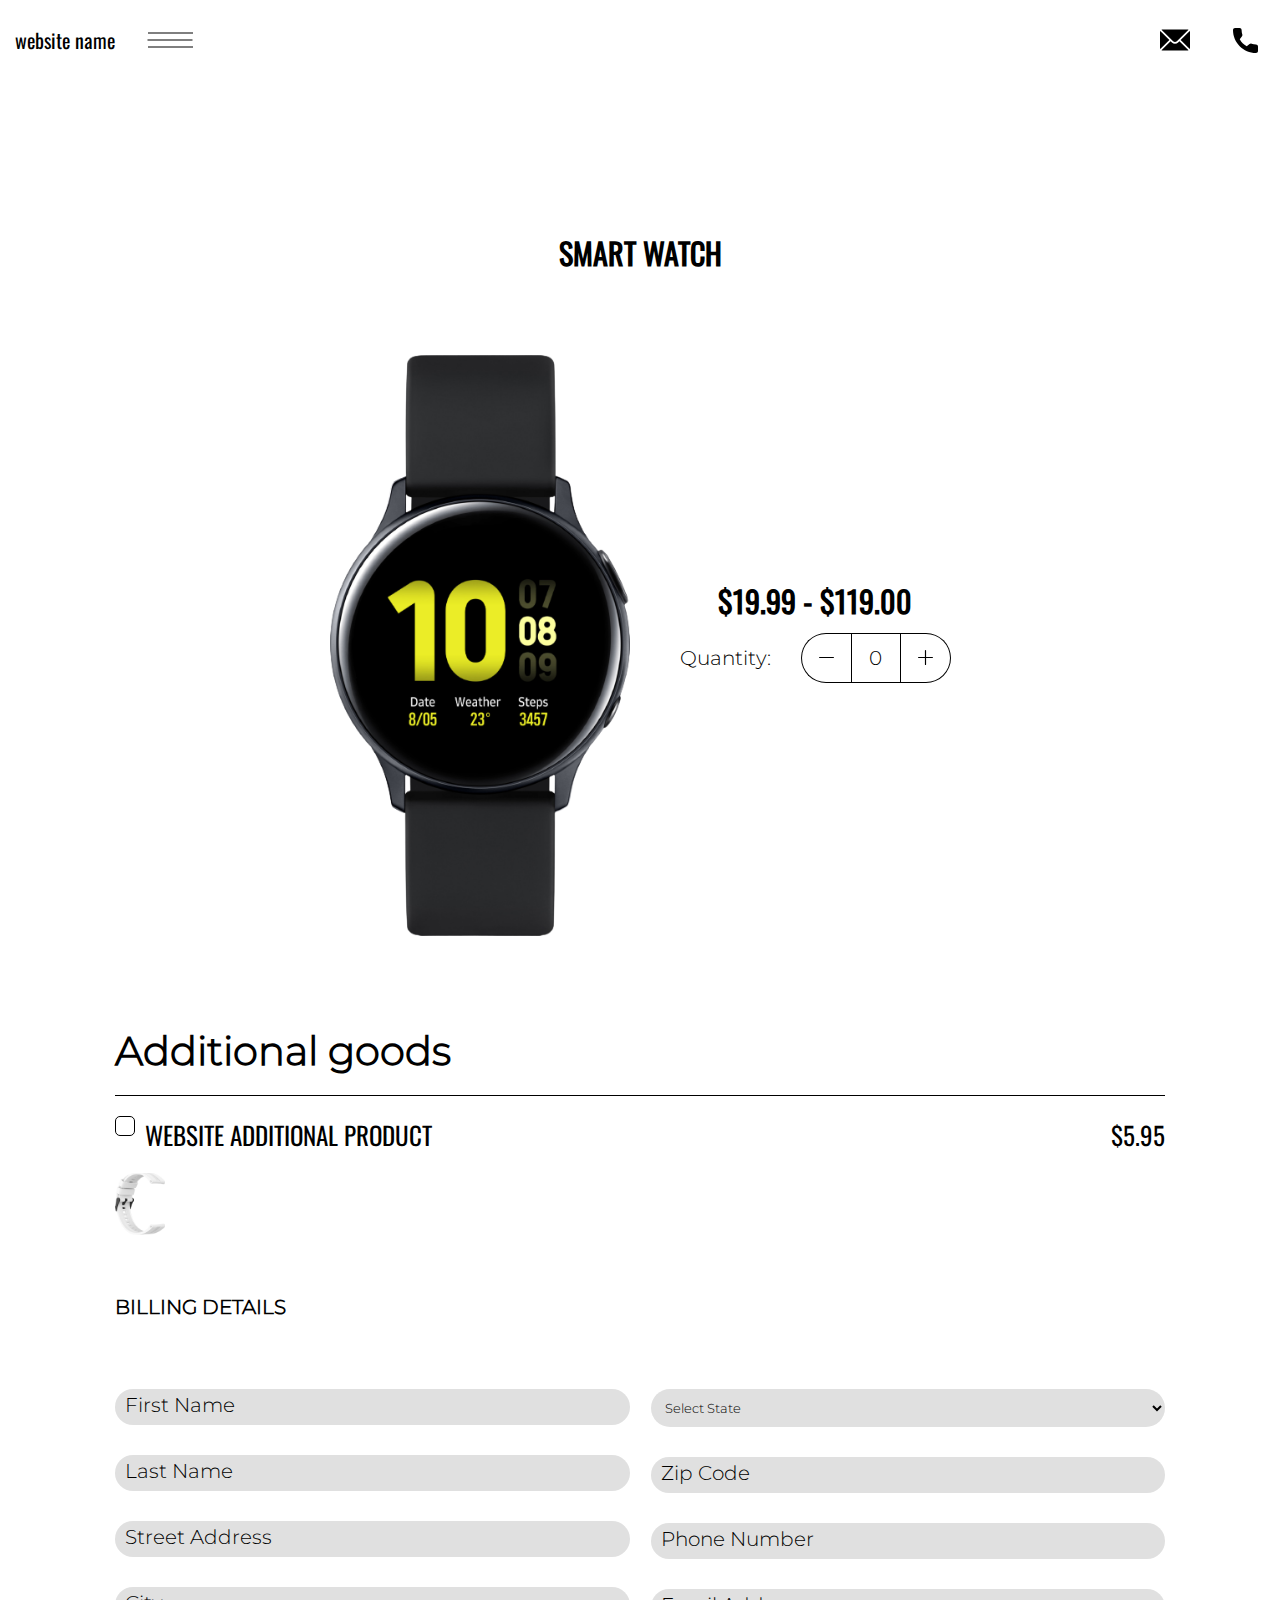
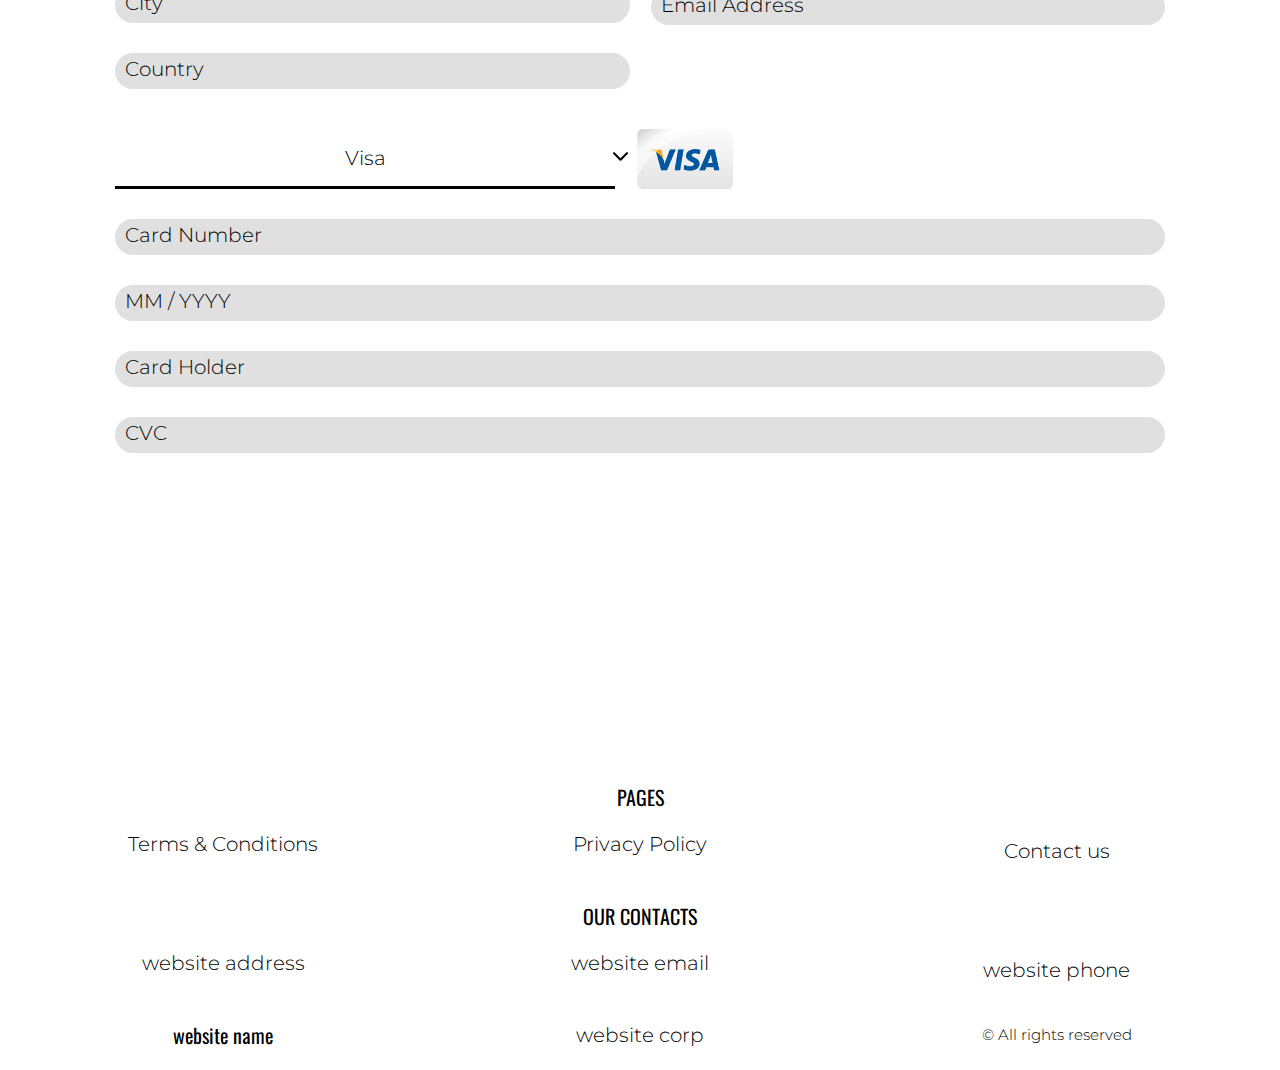
==== buy.html @ e7627566 "+" ====
<!DOCTYPE html>
<html lang="en">

<head>
    <meta charset="UTF-8">
    <meta http-equiv="X-UA-Compatible" content="IE=edge">
    <meta name="viewport" content="width=device-width, initial-scale=1.0">
    <link rel="stylesheet" href="./css/style.css">
    <title>(site_name)</title>
</head>

<body>

    <div class="header__wrapper">
        <div class="container">
    
    
          <header class="header">
            <div class="header__top">
              <div class="header__btn-block">
                <a href="./index.html" class="header__logo logo js_website-name"></a>
                <button class="header__btn js_menu-btn">
                  <span></span>
                </button>
                
              </div>
              <div class="header__social-links-box">
                <a href="" class="social-link social-link-email js_website-email"></a>
                <a href="" class="social-link social-link-phone js_website-phone"></a>
              </div>
    
              <nav class="nav js_menu">
              
                
             
                <ul class="nav__list">
                  <li class="nav__item">
                    <a href="./contact.html" class="nav__link">Contact us</a>
                  </li>
                  <li class="nav__item">
                    <a href="./terms.html" class="nav__link">Terms & Conditions</a>
                  </li>
                  <li class="nav__item">
                    <a href="./policy.html" class="nav__link">Privacy Policy</a>
                  </li>
                </ul>
              </nav>
    
            </div>
    
          </header>
    
        </div>
      </div>
    <main class="main">
        <div class="container">
        
                <section class="buy">
                    <h1 class="sub-title">Smart Watch</h1>
                    <div class="buy__flex">
                        <img src="./img/sm2.png" class="buy__img" />
                        <div class="buy__text-block">
                            <h2 class="sub-title sub-title--mb"><span style="display: inline-block" class="js_price">$19.99 - $119.00</span></h2>
                            <div id="quantity" class="quantity">
                                <label class="quantity_label">Quantity:
                                    <div class="quantity_label-box">
                                        <div class="quantity_label-btn quantity_label-prev js_quantity_prev">
                                            <svg class="buy__icon" xmlns="http://www.w3.org/2000/svg"
                                                xmlns:xlink="http://www.w3.org/1999/xlink" x="0px" y="0px"
                                                viewBox="0 0 512 512" style="enable-background:new 0 0 512 512;"
                                                xml:space="preserve">
                                                <g>
                                                    <g>
                                                        <path
                                                            d="M492,236H20c-11.046,0-20,8.954-20,20c0,11.046,8.954,20,20,20h472c11.046,0,20-8.954,20-20S503.046,236,492,236z" />
                                                    </g>
                                                </g>
                                            </svg>
                                        </div>
                                        <input type="number" min="0" size="3" maxlength="3"
                                            class="quantity__input js_quantity" value="0" data-line-id="1" max="10" readonly>
                                        <div class="quantity_label-btn quantity_label-next js_quantity_next">
                                            <svg class="buy__icon" xmlns="http://www.w3.org/2000/svg"
                                                xmlns:xlink="http://www.w3.org/1999/xlink" x="0px" y="0px"
                                                viewBox="0 0 512 512" style="enable-background:new 0 0 512 512;"
                                                xml:space="preserve">
                                                <g>
                                                    <g>
                                                        <path
                                                            d="M492,236H276V20c0-11.046-8.954-20-20-20c-11.046,0-20,8.954-20,20v216H20c-11.046,0-20,8.954-20,20s8.954,20,20,20h216
                                                            v216c0,11.046,8.954,20,20,20s20-8.954,20-20V276h216c11.046,0,20-8.954,20-20C512,244.954,503.046,236,492,236z" />
                                                    </g>
                                                </g>
                                            </svg>
                                        </div>
                                    </div>
                                </label>
                            </div>
                        </div>
                    </div>
       
                    <div class="main-form__wrapper">
                        <div class="form__wrapper ">
                            <div class="form">
                            
    
                                <div>
                                    <h3 class="form__title">Additional goods</h3>
                                    <div class="case-block">
                                        <div class="checkbox__label-wrap">
                                            <div>
                                                <input class="checkbox js_additional" type="checkbox"
                                                    id="additional__checkbox" />
                                                <label class="checkbox__label" for="additional__checkbox"><span
                                                        class="bold"><span class="js_website-add"></span></span></label>
                                            </div>
                                            <div class="label-block">
                                                <span class="bold">$5.95</span>
                                            </div>
                                        </div>
                                        <img src="./img/sm.png" alt="silicone case" class="silicone_case_img" />
                                    </div>
                                </div>
                            </div>
                        </div>
    
    
                        <form class="order-form js_form" id="order_form">
                            <h3 class="form__subtitle">Billing Details</h3>
                            <div class="fl-form">
                                <div class="form_group-flex">
                                    <div class="form-group_block">
                                        <div class="form-group">
                                            <label class="js_label">
                                                <input type="text" class="form-control js_input" data-role="required" name="first_name" placeholder="First Name">
                                            </label>
                                        </div>
    
                                        <div class="form-group">
                                            <label class="js_label">
                                                <input type="text" class="form-control js_input" data-role="required" name="last_name" placeholder="Last Name">
                                            </label>
                                        </div>
    
    
                                        <div class="form-group">
                                            <label class="js_label">
                                                <input type="text" class="form-control js_input" data-role="address" name="address" placeholder="Street Address">
                                            </label>
                                        </div>
                                        <div class="form-group">
                                            <label class="js_label">
                                                <input type="text" class="form-control js_input" data-role="city" name="city" placeholder="City">
                                            </label>
                                        </div>
                                        <div class="form-group">
                                            <label class="js_label">
                                                <input type="text" class="form-control js_input" data-role="country" name="country" placeholder="Country">
                                            </label>
                                        </div>
                                    </div>
                                    <div class="form-group_block">
                                        <div class="form-group">
                                            <label class="js_label">
    
                                            <select name="state" class="form-control js_select js_input">
                                                <option selected="" disabled="">Select State</option>
                                                <option value="AL">Alabama</option>
                                                <option value="AK">Alaska</option>
                                                <option value="AZ">Arizona</option>
                                                <option value="AR">Arkansas</option>
                                                <option value="CA">California</option>
                                                <option value="CO">Colorado</option>
                                                <option value="CT">Connecticut</option>
                                                <option value="DE">Delaware</option>
                                                <option value="DC">District Of Columbia</option>
                                                <option value="FL">Florida</option>
                                                <option value="GA">Georgia</option>
                                                <option value="HI">Hawaii</option>
                                                <option value="ID">Idaho</option>
                                                <option value="IL">Illinois</option>
                                                <option value="IN">Indiana</option>
                                                <option value="IA">Iowa</option>
                                                <option value="KS">Kansas</option>
                                                <option value="KY">Kentucky</option>
                                                <option value="LA">Louisiana</option>
                                                <option value="ME">Maine</option>
                                                <option value="MD">Maryland</option>
                                                <option value="MA">Massachusetts</option>
                                                <option value="MI">Michigan</option>
                                                <option value="MN">Minnesota</option>
                                                <option value="MS">Mississippi</option>
                                                <option value="MO">Missouri</option>
                                                <option value="MT">Montana</option>
                                                <option value="NE">Nebraska</option>
                                                <option value="NV">Nevada</option>
                                                <option value="NH">New Hampshire</option>
                                                <option value="NJ">New Jersey</option>
                                                <option value="NM">New Mexico</option>
                                                <option value="NY">New York</option>
                                                <option value="NC">North Carolina</option>
                                                <option value="ND">North Dakota</option>
                                                <option value="OH">Ohio</option>
                                                <option value="OK">Oklahoma</option>
                                                <option value="OR">Oregon</option>
                                                <option value="PA">Pennsylvania</option>
                                                <option value="RI">Rhode Island</option>
                                                <option value="SC">South Carolina</option>
                                                <option value="SD">South Dakota</option>
                                                <option value="TN">Tennessee</option>
                                                <option value="TX">Texas</option>
                                                <option value="UT">Utah</option>
                                                <option value="VT">Vermont</option>
                                                <option value="VA">Virginia</option>
                                                <option value="WA">Washington</option>
                                                <option value="WV">West Virginia</option>
                                                <option value="WI">Wisconsin</option>
                                                <option value="WY">Wyoming</option>
                                            </select>
                                        </label>
                                        </div>
                                        <div class="form-group">
                                            <label class="js_label">
                                                <input type="number" class="form-control js_input js_input-limit"  data-limit="5" data-role="zip" name="zip" placeholder="Zip Code">
                                            </label>
                                        </div>
                                        <div class="form-group">
                                            <label class="js_label">
                                                <input type="number" class="form-control js_input js_input-limit" data-limit="10" data-role="phone" name="phone" placeholder="Phone Number">
                                            </label>
                                        </div>
                                        <div class="form-group">
                                            <label class="js_label">
                                                <input type="email" class="form-control js_input" data-role="email" name="email" placeholder="Email Address">
                                            </label>
                                        </div>
                                    </div>
                                </div>
                                <div class="payment">
                                    <div class="form__payment-cards js__form-card-box">
                                        <div class="form__payment-cards--visible js__form-cards-visible">
                                        </div>
                                        <div class="form__payment-cards--hidden js__form-cards-hidden">
                                        </div>
                                    </div>
                                    <div class="payment-form">
                                        <div class="form-group_block">
                                            <div class="form-group">
                                                <label class="js_label input__card-number js_card-number-input">
                                                    <input type="number" class="form-control js_input js_input-limit" data-limit="16" data-role="card_number" name="card_number" placeholder="Card Number">
                                                </label>
                                            </div>
    
                                            <div class="form-group">
                                                <label class="js_label">
                                                    <input type="text" class="form-control js_input js_input-limit" data-limit="7" data-role="expiration_dt" name="expiration_dt" placeholder="MM / YYYY">
                                                </label>
                                            </div>
                                        </div>
                                        <div class="form-group_block">
                                            <div class="form-group">
                                                <label class="js_label">
                                                    <input type="text" class="form-control js_input" data-role="required" name="cc_name" placeholder="Card Holder">
                                                </label>
                                            </div>
    
                                            <div class="form-group">
                                                <label class="js_label">
                                                    <input type="number" class="form-control js_input js_input-limit"  data-limit="3" data-role="cvv" name="cvv" placeholder="CVC">
                                                </label>
                                            </div>
                                        </div>
    
                                    </div>
                                </div>
                            </div>
                            <div class="form-btn js_form-btn">
                                <div class="form__title-box js_form__title-box">
                                    <p class="bold">Item</p>
                                    <p class="bold">Amount</p>
                                </div>
                                <div class="label-block total js_total">
                                    <span id="chosen" class="bold">
                                        <span class="js_bottom-quantity"></span>
                                        <span>cream</span>
                                    </span>
                                    <span id="chosen_price" class="bold">$0.00</span>
    
                                </div>
                                <div id="silicone_case" class="label-block form-pd">
                                 
                                        <span class="text text-up bold js_website-add"></span>
                                        <span class="bold">$5.95</span>
                                 
                                </div>
                                <div id="total_block" class="label-block form-pd js_total_1">
                                   
                                        <span class="bold"> Total</span>
                                        <span id="total_1" class="bold">$0.00</span>
                             
                                </div>
                                <br>
                                <br>
                                <div class="bottom-bottom-block js_bottom-bottom-block">
                                    <div id="terms">
                                        <input type="checkbox" name="terms_text" id="terms_text" class="checkbox">
                                        <label for="terms_text" class="checkbox__label">
                                            <div class="rules">
                                                By placing an order with us, you agree to our full <a class="link"
                                                    href="./terms.html">Terms And Conditions</a> &
                                                <a class="link" href="./policy.html">Privacy Policy</a>, which
                                                explain that you will be
                                                charged <span id="terms_price">$0.00</span><span id="express_terms"> +
                                                    $5.95 <span class="js_website-add"></span></span> = <span id="total_2">
                                                    $0.00 </span><span id="handling">
                                                    (No
                                                    Shipping and
                                                    handling costs, via USPS)</span>. To cancel your order, please call our
                                                Customer
                                                Service to free number at <a href="" class="link js_website-phone"></a> or email us at
                                                <a href="" class="link js_website-email"></a>.
                                                You will see a charge from
                                                <span class="js_website-desc"></span>
                                                on your bank statement. Our Customer Service department reserves the
                                                right
                                                to offer promo codes for varied price points.
                                            </div>
                                        </label>
                                    </div>
                                    <br />
    
                                    <button type="submit" id="place_order" class="btn js_form-submit-btn"><span>Place order</span></button>
                                </div>
                            </div>
    
    
                        </form>
                    </div>
                </section>
    
        </div>
    </main>
    <div class="footer__wrapper">
        <div class="footer__sub-wrapper">
          <div class="container">
            <footer class="footer">
              <div class="footer__top">
      
                <div class="footer__block">
                  <p class="footer__title">Pages</p>
                  <ul class="footer__list">
                    <li class="footer__item">
                      <a href="./terms.html" class="footer__link">Terms & Conditions</a>
                    </li>
                    <li class="footer__item">
                      <a href="./policy.html" class="footer__link">Privacy Policy</a>
                    </li>
                    <li class="footer__item">
                      <a href="./contact.html" class="footer__link">Contact us</a>
                    </li>
                   
                    
                  </ul>
                </div>
    
                <div class="footer__block">
                  <p class="footer__title">Our Contacts</p>
                  <ul class="footer__list">
                    <li class="footer__item">
                      <span class="text text--mb js_website-address"></span>
                    </li>
                    <li class="footer__item">
                      <a href="" class="footer__link js_website-email"></a>
                    </li>
                    <li class="footer__item">
                      <a href="" class="footer__link js_website-phone"></a>
                    </li>
                  </ul>
                </div>
                <div class="footer__block footer__block--right">
                    <a href="./index.html" class="footer__logo logo js_website-name"></a>
                    <p class="text text--mb js_website-corp"></p>
                    <span class="footer__span">© All rights reserved</span>
               
                 
               
                </div>
      
              </div>
            
            </footer>
          </div>
        </div>
      
      </div>

    <script src="./js/menu.js"></script>
    <script src="./js/buy.js"></script>
    <script src="./js/website-data.js"></script>
    <script src="./js/card-box.js"></script>



    <script type="module" src="./js/validation/cards.js"></script>
    <script type="module" src="./js/validation/creditcard.js"></script>
    <script type="module" src="./js/validation/validation.js"></script>
</body>

</html>
---- css/style.css ----
@import './libs/aos.css';
@import './utils/fonts.css';
@import './utils/vars.css';
@import './utils/utils.css';
@import './utils/header.css';
@import './utils/footer.css';
@import './hero.css';
@import './about.css';
@import './info.css';
@import './text-section.css';
@import './contact.css';
@import './buy.css';
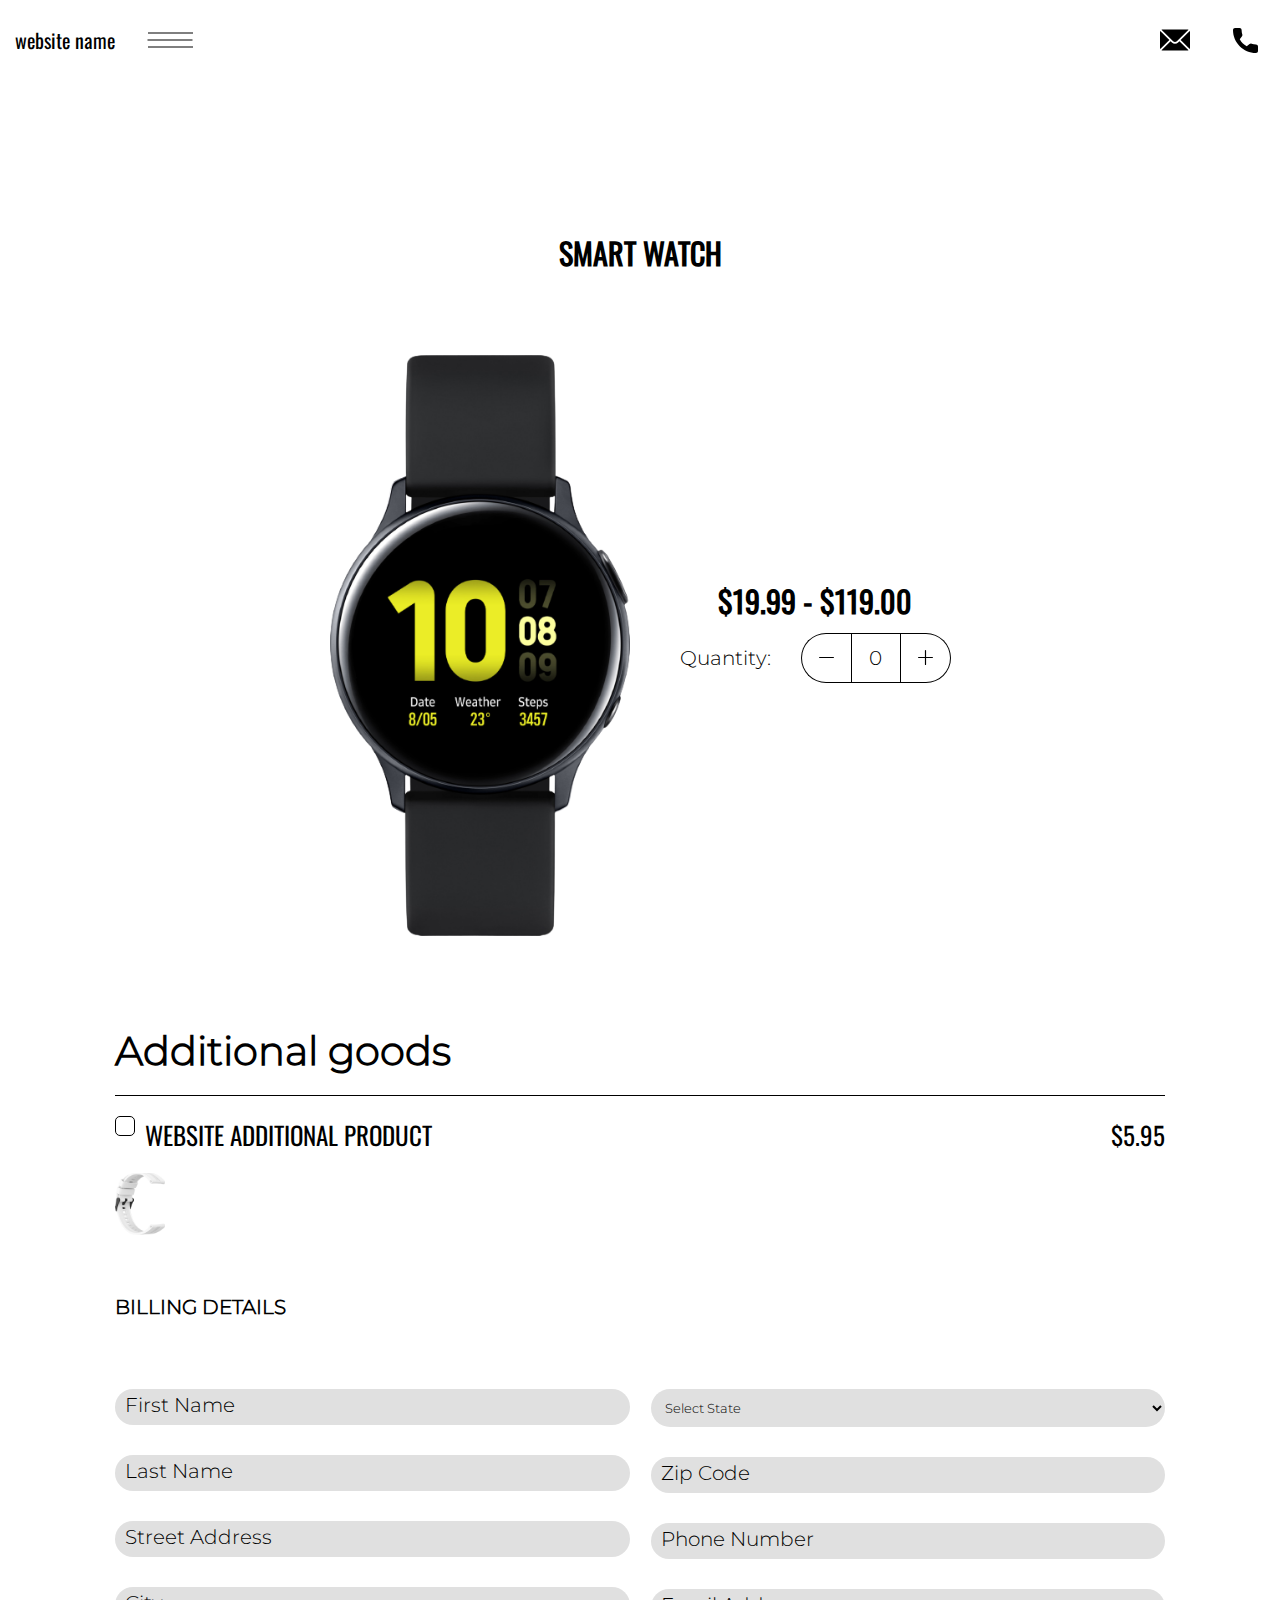
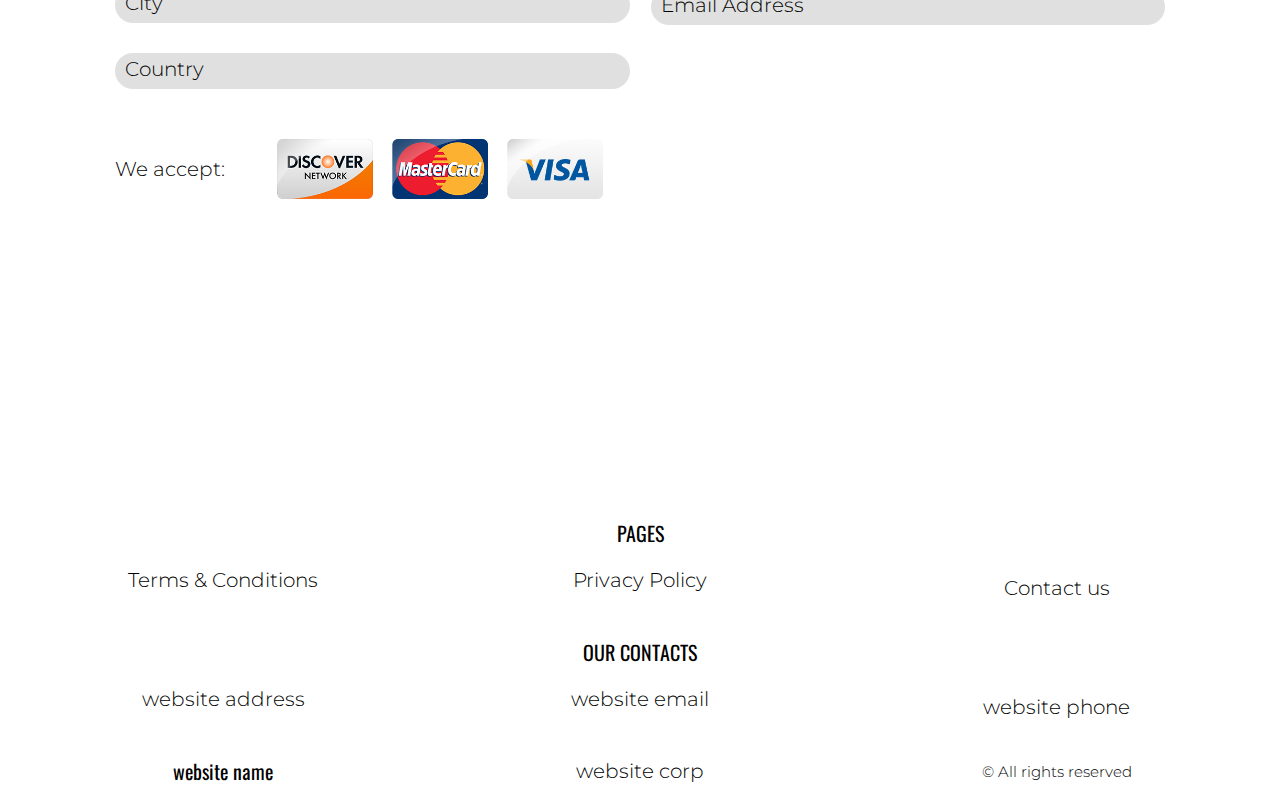
==== commit 2a55a1e3: "+" ====
--- a/buy.html
+++ b/buy.html
@@ -236,43 +236,20 @@
                                         </div>
                                     </div>
                                 </div>
-                                <div class="payment">
-                                    <div class="form__payment-cards js__form-card-box">
-                                        <div class="form__payment-cards--visible js__form-cards-visible">
-                                        </div>
-                                        <div class="form__payment-cards--hidden js__form-cards-hidden">
-                                        </div>
-                                    </div>
-                                    <div class="payment-form">
-                                        <div class="form-group_block">
-                                            <div class="form-group">
-                                                <label class="js_label input__card-number js_card-number-input">
-                                                    <input type="number" class="form-control js_input js_input-limit" data-limit="16" data-role="card_number" name="card_number" placeholder="Card Number">
-                                                </label>
-                                            </div>
-    
-                                            <div class="form-group">
-                                                <label class="js_label">
-                                                    <input type="text" class="form-control js_input js_input-limit" data-limit="7" data-role="expiration_dt" name="expiration_dt" placeholder="MM / YYYY">
-                                                </label>
-                                            </div>
-                                        </div>
-                                        <div class="form-group_block">
-                                            <div class="form-group">
-                                                <label class="js_label">
-                                                    <input type="text" class="form-control js_input" data-role="required" name="cc_name" placeholder="Card Holder">
-                                                </label>
-                                            </div>
-    
-                                            <div class="form-group">
-                                                <label class="js_label">
-                                                    <input type="number" class="form-control js_input js_input-limit"  data-limit="3" data-role="cvv" name="cvv" placeholder="CVC">
-                                                </label>
-                                            </div>
-                                        </div>
-    
-                                    </div>
-                                </div>
+                                <div class="accept__box">
+                                    <p class="text">We accept:</p>
+                                    <ul class="accept__list">
+                                      <li class="accept__item">
+                                        <img src="./img/discover.png" alt="" class="accept__img">
+                                      </li>
+                                      <li class="accept__item">
+                                        <img src="./img/mastercard.png" alt="" class="accept__img">
+                                      </li>
+                                      <li class="accept__item">
+                                        <img src="./img/visa.png" alt="" class="accept__img">
+                                      </li>
+                                    </ul>
+                                  </div>
                             </div>
                             <div class="form-btn js_form-btn">
                                 <div class="form__title-box js_form__title-box">
@@ -313,17 +290,13 @@
                                                 charged <span id="terms_price">$0.00</span><span id="express_terms"> +
                                                     $5.95 <span class="js_website-add"></span></span> = <span id="total_2">
                                                     $0.00 </span><span id="handling">
-                                                    (No
-                                                    Shipping and
-                                                    handling costs, via USPS)</span>. To cancel your order, please call our
+                                                        (No Shipping and handling costs. Your order will be shipped in 3-5 days via USPS)</span>. To cancel your order, please call our
                                                 Customer
                                                 Service to free number at <a href="" class="link js_website-phone"></a> or email us at
                                                 <a href="" class="link js_website-email"></a>.
                                                 You will see a charge from
                                                 <span class="js_website-desc"></span>
-                                                on your bank statement. Our Customer Service department reserves the
-                                                right
-                                                to offer promo codes for varied price points.
+                                                on your bank statement.
                                             </div>
                                         </label>
                                     </div>
@@ -397,7 +370,6 @@
     <script src="./js/menu.js"></script>
     <script src="./js/buy.js"></script>
     <script src="./js/website-data.js"></script>
-    <script src="./js/card-box.js"></script>
 
 
 
